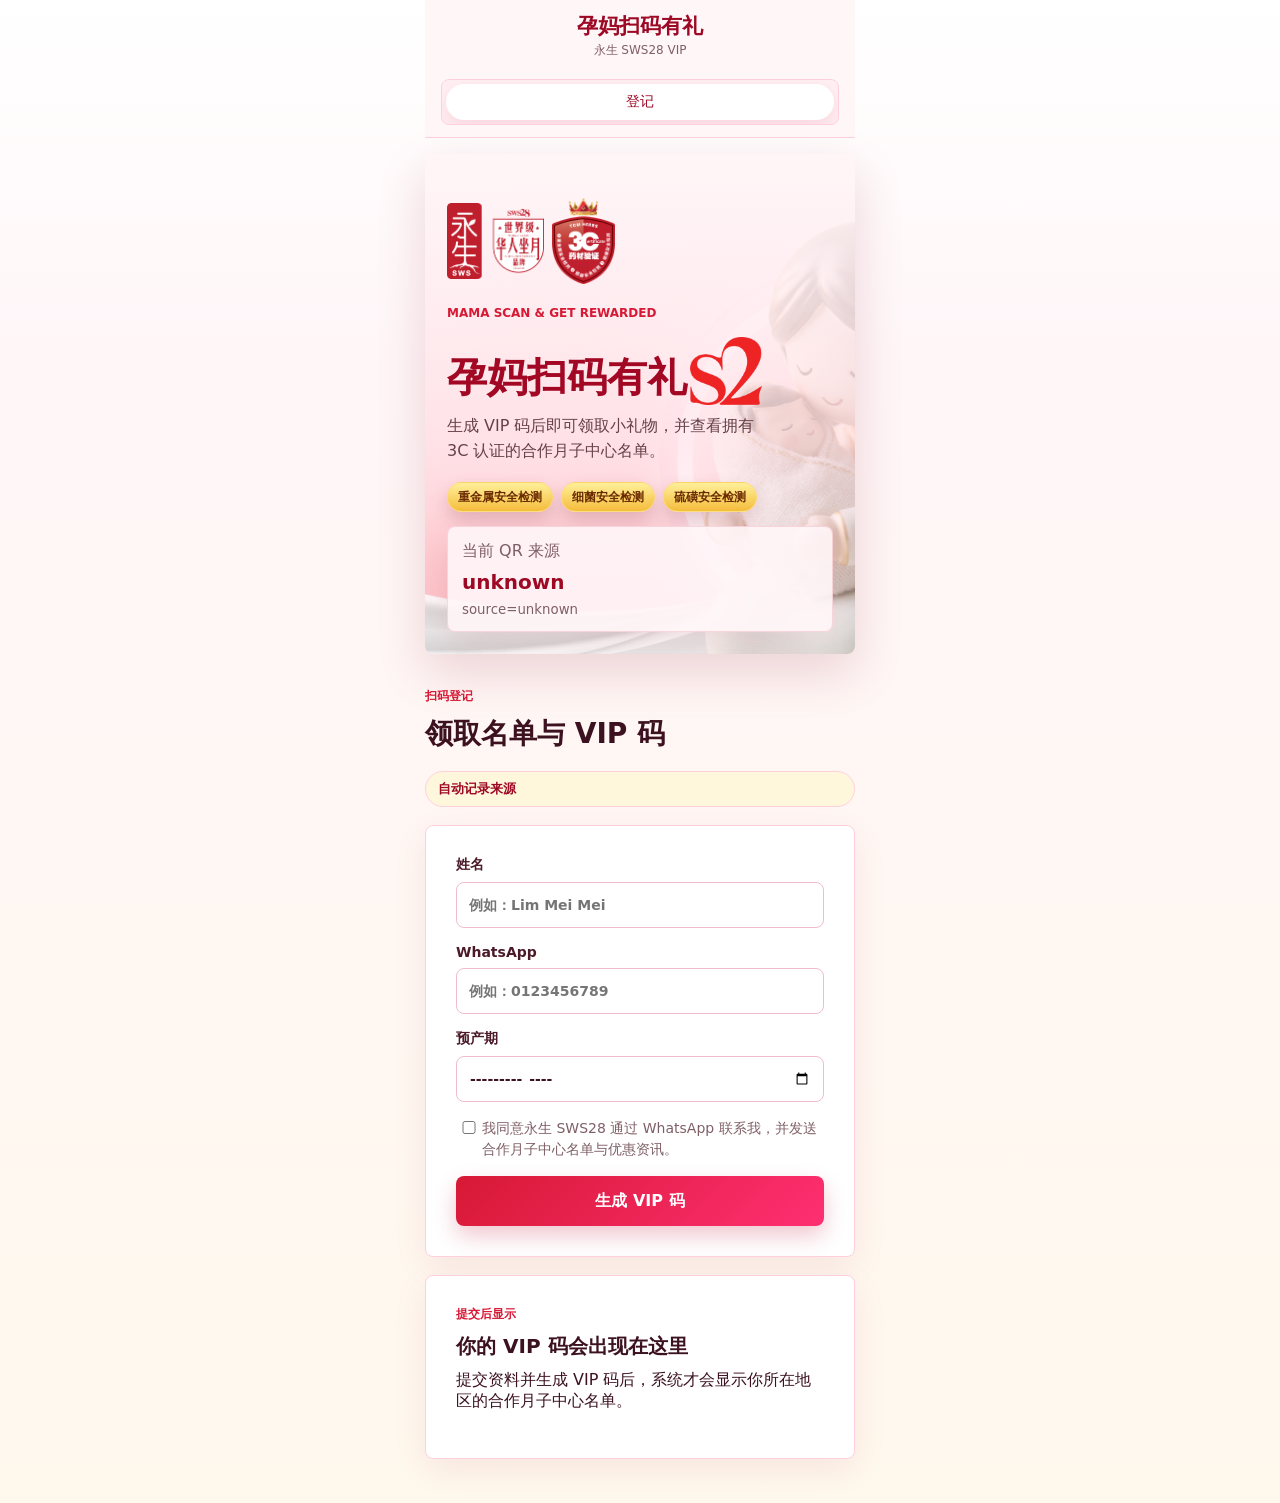
==== index.html @ 56906885 "Add files via upload change layout" ====
<!doctype html>
<html lang="zh-Hans">
  <head>
    <meta charset="UTF-8" />
    <meta name="viewport" content="width=device-width, initial-scale=1.0" />
    <title>永生 SWS28 VIP Campaign</title>
    <meta
      name="description"
      content="永生 SWS28 VIP campaign registration, reward redemption, partner reporting, and admin dashboard."
    />
    <script async src="https://www.googletagmanager.com/gtag/js?id=G-KY2HEC6B46"></script>
    <script>
      window.dataLayer = window.dataLayer || [];
      function gtag() {
        dataLayer.push(arguments);
      }
      gtag("js", new Date());
      gtag("config", "G-KY2HEC6B46");
    </script>
    <link rel="stylesheet" href="style.css" />
  </head>
  <body>
    <header class="topbar">
      <a class="brand" href="#register" aria-label="永生 SWS28 VIP">
        <span>
          <strong>孕妈扫码有礼</strong>
          <small>永生 SWS28 VIP</small>
        </span>
      </a>
      <nav class="nav" aria-label="Main navigation">
        <a href="#register" data-nav="register">登记</a>
        <a href="#redeem" data-nav="redeem" data-internal-nav>兑换</a>
        <a href="#partner" data-nav="partner" data-internal-nav>月子中心</a>
        <a href="#admin" data-nav="admin" data-internal-nav>后台</a>
      </nav>
    </header>

    <main>
      <section class="hero">
        <div>
          <div class="hero-logos" aria-label="永生 SWS28 certification logos">
            <img src="assets/sws-brand-combo-logo.png" alt="永生 SWS28 世界级华人月子品牌" />
            <img src="assets/sws-3c-logo.png" alt="3C 药材验证" />
          </div>
          <p class="eyebrow">Mama Scan & Get Rewarded</p>
          <h1>孕妈扫码有礼<img class="title-symbol" src="assets/sws-s2-logo.png" alt="S2" /></h1>
          <p class="hero-copy">
            生成 VIP 码后即可领取小礼物，并查看拥有 3C 认证的合作月子中心名单。
          </p>
          <div class="cert-strip" aria-label="3C safety highlights">
            <span>重金属安全检测</span>
            <span>细菌安全检测</span>
            <span>硫磺安全检测</span>
          </div>
        </div>
        <div class="source-panel">
          <span>当前 QR 来源</span>
          <strong id="currentSourceLabel">未指定来源</strong>
          <small id="currentSourceCode">source=unknown</small>
        </div>
      </section>

      <section id="register" class="view active" aria-labelledby="registerTitle">
        <div class="section-head">
          <div>
            <p class="eyebrow">扫码登记</p>
            <h2 id="registerTitle">领取名单与 VIP 码</h2>
          </div>
          <span class="status-pill">自动记录来源</span>
        </div>
        <div class="two-column">
          <form id="leadForm" class="panel form-panel">
            <label>
              姓名
              <input name="name" autocomplete="name" required placeholder="例如：Lim Mei Mei" />
            </label>
            <label>
              WhatsApp
              <input name="phone" autocomplete="tel" required placeholder="例如：0123456789" />
            </label>
            <label>
              预产期
              <input name="dueDate" type="month" required />
            </label>
            <label class="checkbox-row">
              <input name="consent" type="checkbox" required />
              <span>我同意永生 SWS28 通过 WhatsApp 联系我，并发送合作月子中心名单与优惠资讯。</span>
            </label>
            <button class="primary-action" type="submit">生成 VIP 码</button>
          </form>

          <aside class="panel result-panel" id="leadResult">
            <p class="eyebrow">提交后显示</p>
            <h3>你的 VIP 码会出现在这里</h3>
            <p>提交资料并生成 VIP 码后，系统才会显示你所在地区的合作月子中心名单。</p>
          </aside>
        </div>
      </section>

      <section id="redeem" class="view" aria-labelledby="redeemTitle">
        <div class="section-head">
          <div>
            <p class="eyebrow">柜台兑换</p>
            <h2 id="redeemTitle">验证小礼物领取状态</h2>
          </div>
          <span class="status-pill">防重复领取</span>
        </div>
        <div class="two-column">
          <form id="redeemForm" class="panel form-panel">
            <label>
              VIP 码或 WhatsApp
              <input name="lookup" required placeholder="例如：VIP-TCM-0001 或 0123456789" />
            </label>
            <button class="primary-action" type="submit">检查状态</button>
          </form>
          <div class="panel result-panel" id="redeemResult">
            <h3>输入资料后会显示兑换状态</h3>
            <p>若状态为可领取，按下确认后会立即标记为已领取。</p>
          </div>
        </div>
      </section>

      <section id="partner" class="view" aria-labelledby="partnerTitle">
        <div class="section-head">
          <div>
            <p class="eyebrow">月子中心回报</p>
            <h2 id="partnerTitle">记录 VIP 码后续转化</h2>
          </div>
          <span class="status-pill">低负担回报</span>
        </div>
        <form id="conversionForm" class="panel form-panel wide-form">
          <div class="form-grid">
            <label>
              月子中心
              <select name="partner" required id="partnerSelect"></select>
            </label>
            <label>
              VIP 码
              <input name="vipCode" required placeholder="例如：VIP-GYN-0008" />
            </label>
          </div>
          <div class="form-grid">
            <label>
              当前状态
              <select name="stage" required>
                <option value="consulted">已咨询</option>
                <option value="visited">已预约参观</option>
                <option value="signed">已签单</option>
              </select>
            </label>
            <label>
              签单金额 RM
              <input name="amount" inputmode="decimal" placeholder="若未签单可留空" />
            </label>
          </div>
          <label>
            备注
            <textarea name="notes" rows="3" placeholder="例如：客户预计 9 月入住，已安排参观。"></textarea>
          </label>
          <button class="primary-action" type="submit">提交回报</button>
          <div id="conversionResult" class="inline-result"></div>
        </form>
      </section>

      <section id="admin" class="view" aria-labelledby="adminTitle">
        <div class="section-head">
          <div>
            <p class="eyebrow">管理后台</p>
            <h2 id="adminTitle">Campaign 表现总览</h2>
          </div>
          <div class="actions">
            <button id="seedButton" class="ghost-action" type="button">加入示范资料</button>
            <button id="exportButton" class="ghost-action" type="button">导出 CSV</button>
          </div>
        </div>

        <div class="metric-grid" id="metrics"></div>

        <div class="dashboard-grid">
          <div class="panel">
            <div class="panel-head">
              <h3>QR 展示点</h3>
              <button id="copyLinksButton" class="small-action" type="button">复制链接</button>
            </div>
            <div id="locationList" class="stack-list"></div>
          </div>
          <div class="panel">
            <div class="panel-head">
              <h3>月子中心表现</h3>
            </div>
            <div id="partnerStats" class="stack-list"></div>
          </div>
        </div>

        <div class="dashboard-grid partner-admin-grid">
          <form id="partnerForm" class="panel form-panel">
            <div class="panel-head compact-head">
              <h3>新增合作伙伴</h3>
            </div>
            <label>
              月子中心名字
              <input name="name" required placeholder="例如：ABC Confinement Centre" />
            </label>
            <div class="form-grid">
              <label>
                地区
                <select name="area" required>
                  <option value="">请选择</option>
                  <option>Selangor</option>
                  <option>Kuala Lumpur</option>
                  <option>Penang</option>
                  <option>Johor</option>
                  <option>Perak</option>
                  <option>Melaka</option>
                  <option>其他</option>
                </select>
              </label>
              <label>
                链接类型
                <select name="linkLabel" required>
                  <option>Facebook</option>
                  <option>Video</option>
                  <option>Website</option>
                </select>
              </label>
            </div>
            <label>
              Facebook / Video 链接
              <input name="link" required placeholder="https://..." />
            </label>
            <button class="primary-action" type="submit">加入名单</button>
            <div id="partnerFormResult" class="inline-result"></div>
          </form>

          <div class="panel">
            <div class="panel-head">
              <h3>合作伙伴点击数</h3>
            </div>
            <div id="partnerClickStats" class="stack-list"></div>
          </div>
        </div>

        <div class="panel table-panel">
          <div class="panel-head">
            <h3>Leads 与 VIP 码</h3>
            <input id="leadSearch" class="table-search" placeholder="搜姓名、电话、VIP码或来源" />
          </div>
          <div class="table-wrap">
            <table>
              <thead>
                <tr>
                  <th>VIP 码</th>
                  <th>姓名</th>
                  <th>电话</th>
                  <th>来源</th>
                  <th>礼物</th>
                  <th>转化</th>
                </tr>
              </thead>
              <tbody id="leadTableBody"></tbody>
            </table>
          </div>
        </div>
      </section>
    </main>

    <template id="successTemplate">
      <div class="success-box">
        <p class="eyebrow">登记成功</p>
        <h3></h3>
        <p class="large-code"></p>
        <p class="muted"></p>
      </div>
    </template>

    <script src="app.js"></script>
  </body>
</html>
---- style.css ----
:root {
  color-scheme: light;
  --ink: #3c1220;
  --muted: #7f5f67;
  --line: #ffd0dc;
  --paper: #fff6f8;
  --panel: #ffffff;
  --brand: #d71935;
  --brand-strong: #9d0924;
  --hot-pink: #ff2f72;
  --gold: #f6b536;
  --gold-strong: #a36500;
  --rose: #c21739;
  --sky: #356d9c;
  --shadow: 0 18px 50px rgba(139, 17, 46, 0.16);
}

* {
  box-sizing: border-box;
}

body {
  margin: 0;
  background:
    linear-gradient(180deg, #fff 0, var(--paper) 360px, #fff8ed 100%);
  color: var(--ink);
  font-family:
    Inter, ui-sans-serif, system-ui, -apple-system, BlinkMacSystemFont, "Segoe UI",
    sans-serif;
}

button,
input,
select,
textarea {
  font: inherit;
}

a {
  color: inherit;
  text-decoration: none;
}

.topbar {
  position: sticky;
  top: 0;
  z-index: 10;
  display: flex;
  align-items: center;
  justify-content: space-between;
  gap: 20px;
  padding: 14px clamp(18px, 4vw, 48px);
  background: rgba(255, 246, 248, 0.92);
  border-bottom: 1px solid var(--line);
  backdrop-filter: blur(16px);
}

.brand {
  display: inline-flex;
  align-items: center;
  justify-content: center;
  gap: 12px;
  text-align: center;
}

.brand-mark {
  display: grid;
  width: 42px;
  height: 42px;
  place-items: center;
  border-radius: 50%;
  background: linear-gradient(135deg, var(--brand), var(--hot-pink));
  color: #fff;
  font-weight: 800;
}

.brand-logo {
  width: 44px;
  height: 44px;
  object-fit: contain;
  border-radius: 8px;
  background: #fff2f5;
}

.brand strong,
.brand small {
  display: block;
}

.brand small {
  margin-top: 2px;
  color: var(--muted);
  font-size: 12px;
}

.brand strong {
  color: var(--brand-strong);
  font-size: 21px;
}

.nav {
  display: flex;
  gap: 6px;
  padding: 4px;
  background: #fff0f4;
  border: 1px solid var(--line);
  border-radius: 999px;
}

.nav a {
  min-width: 74px;
  padding: 9px 14px;
  border-radius: 999px;
  color: var(--muted);
  text-align: center;
  font-size: 14px;
}

.nav a.active {
  background: var(--panel);
  color: var(--brand-strong);
  box-shadow: 0 6px 18px rgba(194, 23, 57, 0.12);
}

[data-internal-nav] {
  display: none;
}

.internal-mode [data-internal-nav] {
  display: block;
}

main {
  width: min(1180px, calc(100% - 32px));
  margin: 0 auto;
  padding: 28px 0 56px;
}

.hero {
  display: grid;
  grid-template-columns: minmax(0, 1fr) 320px;
  gap: 24px;
  align-items: end;
  min-height: 430px;
  padding: clamp(28px, 5vw, 56px);
  background:
    linear-gradient(90deg, rgba(255, 246, 248, 0.92) 0%, rgba(255, 229, 235, 0.72) 44%, rgba(255, 255, 255, 0.02) 100%),
    url("assets/banner-mama-bg.png");
  background-position: center right;
  background-size: cover;
  border-radius: 8px;
  color: var(--brand-strong);
  box-shadow: var(--shadow);
  overflow: hidden;
}

.eyebrow {
  margin: 0 0 10px;
  color: var(--brand);
  font-size: 12px;
  font-weight: 800;
  letter-spacing: 0;
  text-transform: uppercase;
}

.hero .eyebrow {
  color: var(--brand);
}

h1,
h2,
h3,
p {
  margin-top: 0;
}

h1 {
  max-width: 560px;
  margin-bottom: 16px;
  font-size: clamp(36px, 6vw, 68px);
  line-height: 1.02;
  letter-spacing: 0;
  text-shadow: none;
}

h2 {
  margin-bottom: 0;
  font-size: clamp(26px, 4vw, 40px);
  letter-spacing: 0;
}

h3 {
  margin-bottom: 10px;
  font-size: 20px;
  letter-spacing: 0;
}

.hero-copy {
  max-width: 520px;
  margin-bottom: 0;
  color: #67404a;
  font-size: 18px;
  line-height: 1.7;
}

.hero-logos {
  display: flex;
  align-items: center;
  flex-wrap: wrap;
  gap: 10px;
  margin-bottom: 22px;
}

.hero-logos img {
  max-width: 86px;
  max-height: 80px;
  object-fit: contain;
  padding: 6px;
  border: 1px solid rgba(215, 25, 53, 0.14);
  border-radius: 8px;
  background: rgba(255, 255, 255, 0.78);
  box-shadow: 0 8px 20px rgba(134, 35, 59, 0.09);
}

.hero-logos img:last-child {
  max-width: 92px;
  max-height: 86px;
}

.cert-strip {
  display: flex;
  flex-wrap: wrap;
  gap: 8px;
  max-width: 560px;
  margin-top: 24px;
}

.cert-strip span {
  display: inline-flex;
  align-items: center;
  min-height: 34px;
  padding: 0 12px;
  border: 1px solid rgba(255, 219, 116, 0.74);
  border-radius: 999px;
  background: linear-gradient(180deg, #ffef9a, #f5bd3c);
  color: #6a2a00;
  font-size: 13px;
  font-weight: 900;
  box-shadow: 0 8px 18px rgba(93, 3, 25, 0.18);
}

.source-panel {
  padding: 22px;
  border: 1px solid rgba(215, 25, 53, 0.14);
  border-radius: 8px;
  background: rgba(255, 246, 248, 0.9);
  color: var(--brand-strong);
  box-shadow: 0 16px 38px rgba(134, 35, 59, 0.14);
}

.source-panel span,
.source-panel small {
  display: block;
  color: var(--muted);
}

.source-panel strong {
  display: block;
  margin: 8px 0;
  font-size: 24px;
}

.view {
  display: none;
  padding-top: 34px;
}

.view.active {
  display: block;
}

.section-head {
  display: flex;
  align-items: end;
  justify-content: space-between;
  gap: 18px;
  margin-bottom: 18px;
}

.status-pill {
  padding: 8px 12px;
  border: 1px solid var(--line);
  border-radius: 999px;
  background: #fff7dc;
  color: var(--brand-strong);
  font-size: 13px;
  font-weight: 700;
}

.two-column,
.dashboard-grid {
  display: grid;
  grid-template-columns: minmax(0, 1fr) minmax(320px, 0.8fr);
  gap: 18px;
}

.panel {
  border: 1px solid var(--line);
  border-radius: 8px;
  background: var(--panel);
  box-shadow: 0 10px 34px rgba(152, 19, 55, 0.08);
}

.form-panel,
.result-panel {
  padding: clamp(20px, 3vw, 30px);
}

.wide-form {
  max-width: 820px;
}

label {
  display: grid;
  gap: 8px;
  margin-bottom: 16px;
  color: #4b1a28;
  font-size: 14px;
  font-weight: 750;
}

input,
select,
textarea {
  width: 100%;
  min-height: 46px;
  border: 1px solid #f2bdca;
  border-radius: 8px;
  background: #fff;
  color: var(--ink);
  padding: 10px 12px;
  outline: none;
}

textarea {
  resize: vertical;
}

input:focus,
select:focus,
textarea:focus {
  border-color: var(--brand);
  box-shadow: 0 0 0 4px rgba(215, 25, 53, 0.12);
}

.form-grid {
  display: grid;
  grid-template-columns: repeat(2, minmax(0, 1fr));
  gap: 14px;
}

.checkbox-row {
  grid-template-columns: 18px minmax(0, 1fr);
  align-items: start;
  color: var(--muted);
  font-weight: 500;
  line-height: 1.5;
}

.checkbox-row input {
  min-height: auto;
  margin-top: 3px;
}

.primary-action,
.ghost-action,
.small-action {
  border: 0;
  border-radius: 8px;
  cursor: pointer;
  font-weight: 800;
}

.primary-action {
  width: 100%;
  min-height: 50px;
  background: linear-gradient(135deg, var(--brand), var(--hot-pink));
  color: #fff;
  box-shadow: 0 10px 22px rgba(194, 23, 57, 0.24);
}

.primary-action:hover {
  background: linear-gradient(135deg, var(--brand-strong), #d31855);
}

.ghost-action,
.small-action {
  min-height: 40px;
  padding: 0 14px;
  border: 1px solid var(--line);
  background: #fff9fb;
  color: var(--brand-strong);
}

.actions {
  display: flex;
  flex-wrap: wrap;
  gap: 8px;
  justify-content: flex-end;
}

.partner-list {
  display: grid;
  gap: 10px;
  margin-top: 20px;
}

.partner-list.compact {
  margin-top: 0;
}

.partner-group {
  display: grid;
  gap: 10px;
}

.partner-group + .partner-group {
  margin-top: 18px;
}

.partner-group h4 {
  margin: 0;
  color: var(--brand-strong);
  font-size: 15px;
}

.partner-item,
.stack-item {
  padding: 14px;
  border: 1px solid var(--line);
  border-radius: 8px;
  background: #fffafb;
}

.partner-item strong,
.stack-item strong {
  display: block;
  margin-bottom: 4px;
}

.partner-item small,
.stack-item small,
.muted {
  color: var(--muted);
}

.partner-link {
  display: block;
  transition:
    border-color 0.2s ease,
    transform 0.2s ease;
}

.partner-link:hover {
  border-color: rgba(215, 25, 53, 0.45);
  transform: translateY(-1px);
}

.success-box {
  padding: 18px;
  border: 1px solid rgba(215, 25, 53, 0.26);
  border-radius: 8px;
  background: linear-gradient(180deg, #fff2f5, #fffaf2);
}

.large-code {
  display: inline-block;
  margin: 8px 0 12px;
  padding: 10px 14px;
  border-radius: 8px;
  background: #fff;
  color: var(--brand-strong);
  font-size: 24px;
  font-weight: 900;
}

.inline-result {
  margin-top: 14px;
  color: var(--brand-strong);
  font-weight: 800;
}

.whatsapp-status {
  display: grid;
  gap: 4px;
  margin: 14px 0 4px;
  padding: 14px;
  border: 1px solid rgba(215, 25, 53, 0.22);
  border-radius: 8px;
  background: #fff4f7;
}

.gift-panel,
.area-panel {
  display: grid;
  gap: 10px;
  margin-top: 14px;
  padding: 14px;
  border: 1px solid var(--line);
  border-radius: 8px;
  background: #fffafb;
}

.gift-panel strong {
  color: var(--brand-strong);
}

.gift-panel span {
  color: var(--muted);
  line-height: 1.45;
}

.whatsapp-status strong {
  color: var(--brand-strong);
}

.whatsapp-status span {
  color: var(--muted);
  line-height: 1.45;
}

.whatsapp-status[data-status="failed"],
.whatsapp-status[data-status="offline"] {
  border-color: rgba(183, 92, 103, 0.28);
  background: #fff1f3;
}

.whatsapp-status[data-status="failed"] strong,
.whatsapp-status[data-status="offline"] strong {
  color: var(--rose);
}

.whatsapp-status[data-status="dry-run"],
.whatsapp-status[data-status="sending"] {
  border-color: rgba(246, 181, 54, 0.48);
  background: #fff8e9;
}

.metric-grid {
  display: grid;
  grid-template-columns: repeat(4, minmax(0, 1fr));
  gap: 14px;
  margin-bottom: 18px;
}

.metric {
  padding: 18px;
  border-radius: 8px;
  background: var(--panel);
  border: 1px solid var(--line);
}

.metric span {
  display: block;
  color: var(--muted);
  font-size: 13px;
}

.metric strong {
  display: block;
  margin-top: 8px;
  color: var(--brand-strong);
  font-size: 32px;
}

.panel-head {
  display: flex;
  align-items: center;
  justify-content: space-between;
  gap: 12px;
  padding: 16px 18px;
  border-bottom: 1px solid var(--line);
}

.panel-head h3 {
  margin: 0;
}

.stack-list {
  display: grid;
  gap: 10px;
  padding: 16px;
}

.table-panel {
  margin-top: 18px;
}

.partner-admin-grid {
  margin-top: 18px;
}

.compact-head {
  margin: -20px -20px 18px;
  padding-top: 0;
}

.table-search {
  width: min(340px, 100%);
  min-height: 40px;
}

.table-wrap {
  overflow-x: auto;
}

table {
  width: 100%;
  min-width: 760px;
  border-collapse: collapse;
}

th,
td {
  padding: 13px 16px;
  border-bottom: 1px solid var(--line);
  text-align: left;
  vertical-align: top;
}

th {
  color: var(--muted);
  font-size: 12px;
  text-transform: uppercase;
}

.badge {
  display: inline-flex;
  align-items: center;
  min-height: 26px;
  padding: 0 9px;
  border-radius: 999px;
  background: #fff2f5;
  color: var(--brand-strong);
  font-size: 12px;
  font-weight: 800;
}

.badge.warning {
  background: #fff3dc;
  color: #8a5b00;
}

.badge.danger {
  background: #ffecef;
  color: #9c3342;
}

@media (max-width: 860px) {
  .topbar,
  .section-head {
    align-items: stretch;
    flex-direction: column;
  }

  .nav {
    width: 100%;
    overflow-x: auto;
    border-radius: 8px;
  }

  .nav a {
    flex: 1;
    min-width: 72px;
  }

  .hero,
  .two-column,
  .dashboard-grid,
  .metric-grid,
  .form-grid {
    grid-template-columns: 1fr;
  }

  .hero {
    min-height: 560px;
    align-content: end;
    background:
      linear-gradient(180deg, rgba(255, 246, 248, 0.96) 0%, rgba(255, 229, 235, 0.78) 58%, rgba(255, 255, 255, 0.02) 100%),
      url("assets/banner-mama-bg.png");
    background-position: center right;
    background-size: cover;
  }

  .actions {
    justify-content: stretch;
  }

  .actions button {
    flex: 1;
  }
}

/* QR visitors open this campaign on phones, so the production layout is phone-sized by design. */
.topbar {
  align-items: stretch;
  flex-direction: column;
  justify-content: center;
  width: min(430px, 100%);
  margin: 0 auto;
  padding: 12px 16px;
}

.nav {
  width: 100%;
  overflow-x: auto;
  border-radius: 8px;
}

.nav a {
  flex: 1;
  min-width: 72px;
}

main {
  width: min(430px, calc(100% - 24px));
  padding: 16px 0 44px;
}

.hero,
.two-column,
.dashboard-grid,
.metric-grid,
.form-grid {
  grid-template-columns: 1fr;
}

.hero {
  min-height: 500px;
  gap: 14px;
  align-content: end;
  padding: 22px;
  background:
    linear-gradient(180deg, rgba(255, 246, 248, 0.98) 0%, rgba(255, 229, 235, 0.78) 58%, rgba(255, 255, 255, 0.02) 100%),
    url("assets/banner-mama-bg.png");
  background-position: 64% center;
  background-size: cover;
}

.hero-logos {
  gap: 8px;
  justify-content: flex-start;
  margin-bottom: 22px;
}

.hero-logos img {
  max-width: none;
  max-height: none;
  width: auto;
  height: 76px;
  padding: 0;
  border: 0;
  border-radius: 0;
  background: transparent;
  box-shadow: none;
  object-fit: contain;
}

.hero-logos img:last-child {
  height: 88px;
}

h1 {
  display: flex;
  align-items: flex-end;
  gap: 6px;
  max-width: 350px;
  color: #a20724;
  font-size: 40px;
  line-height: 1.04;
}

.title-symbol {
  display: inline-block;
  width: 72px;
  height: auto;
  object-fit: contain;
  transform: translate(-3px, 7px);
}

h2 {
  font-size: 28px;
}

.hero-copy {
  max-width: 310px;
  font-size: 16px;
  line-height: 1.55;
}

.cert-strip {
  max-width: 310px;
  margin-top: 18px;
}

.cert-strip span {
  min-height: 30px;
  padding: 0 10px;
  font-size: 12px;
}

.source-panel {
  padding: 14px;
}

.source-panel strong {
  font-size: 20px;
}

.section-head {
  align-items: stretch;
  flex-direction: column;
}

.actions {
  justify-content: stretch;
}

.actions button {
  flex: 1;
}
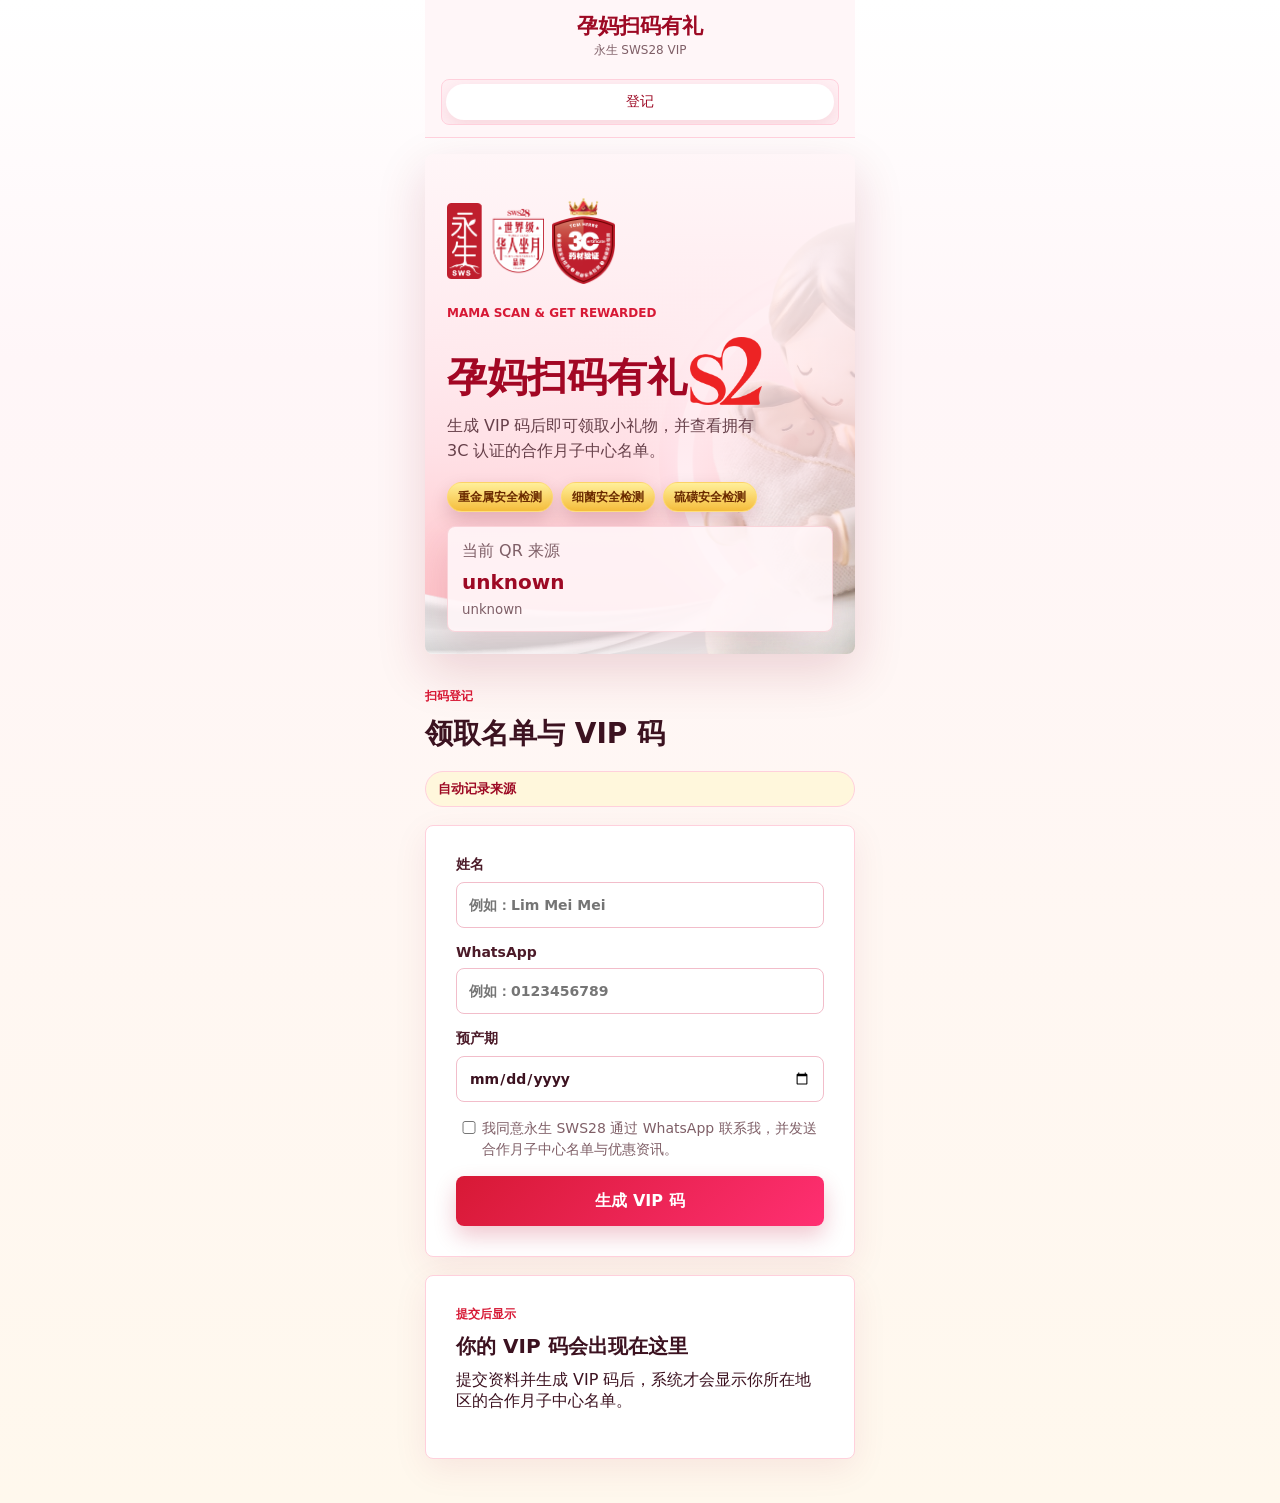
==== commit 46ba400f: "Add files via upload Update First Page" ====
--- a/index.html
+++ b/index.html
@@ -56,7 +56,7 @@
         <div class="source-panel">
           <span>当前 QR 来源</span>
           <strong id="currentSourceLabel">未指定来源</strong>
-          <small id="currentSourceCode">source=unknown</small>
+          <small id="currentSourceCode" hidden></small>
         </div>
       </section>
 
@@ -80,7 +80,7 @@
             </label>
             <label>
               预产期
-              <input name="dueDate" type="month" required />
+              <input name="dueDate" type="date" required />
             </label>
             <label class="checkbox-row">
               <input name="consent" type="checkbox" required />
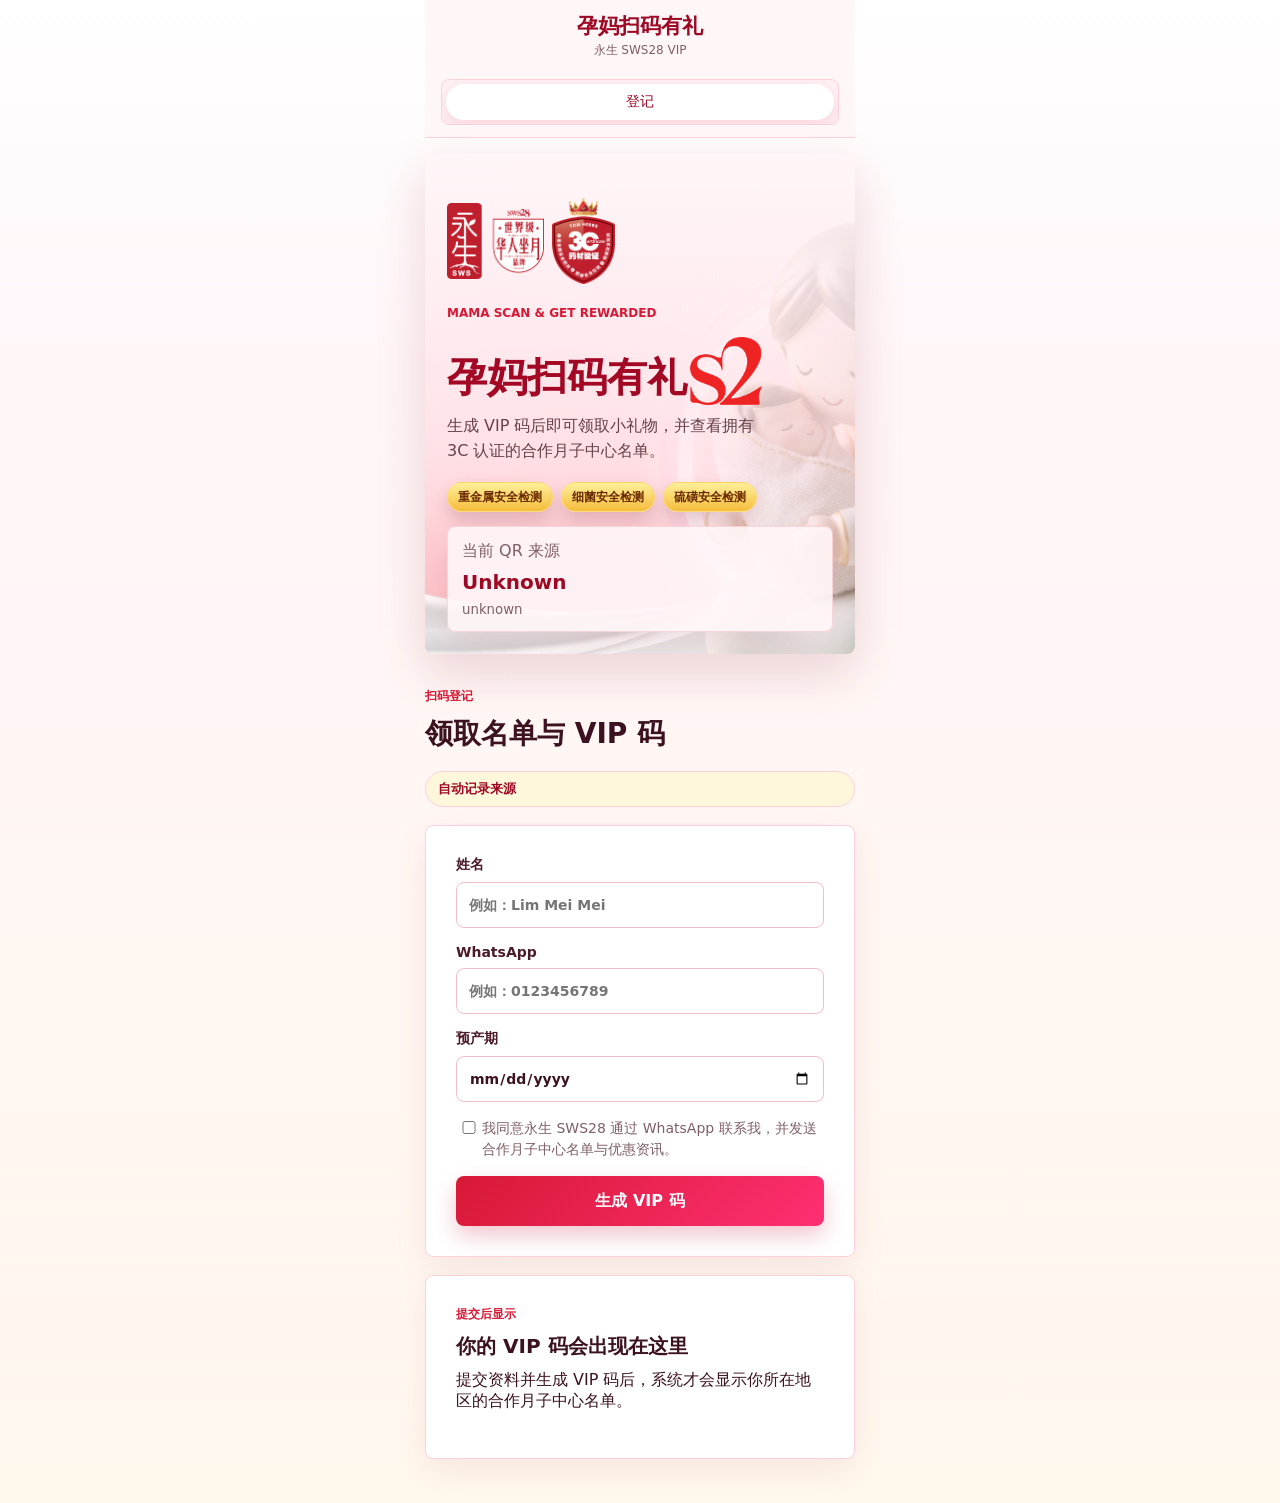
==== commit 72bcbdea: "Add files via upload" ====
--- a/index.html
+++ b/index.html
@@ -212,6 +212,10 @@
                   <option>Johor</option>
                   <option>Perak</option>
                   <option>Melaka</option>
+                  <option>Kedah</option>
+                  <option>Negeri Sembilan</option>
+                  <option>Sabah</option>
+                  <option>Sarawak</option>
                   <option>其他</option>
                 </select>
               </label>
--- a/style.css
+++ b/style.css
@@ -466,6 +466,21 @@
   transform: translateY(-1px);
 }
 
+.partner-admin-item {
+  display: grid;
+  gap: 8px;
+}
+
+.danger-action {
+  justify-self: start;
+  border-color: #ffc6d0;
+  color: #a20724;
+}
+
+.danger-action:hover {
+  background: #fff1f4;
+}
+
 .success-box {
   padding: 18px;
   border: 1px solid rgba(215, 25, 53, 0.26);
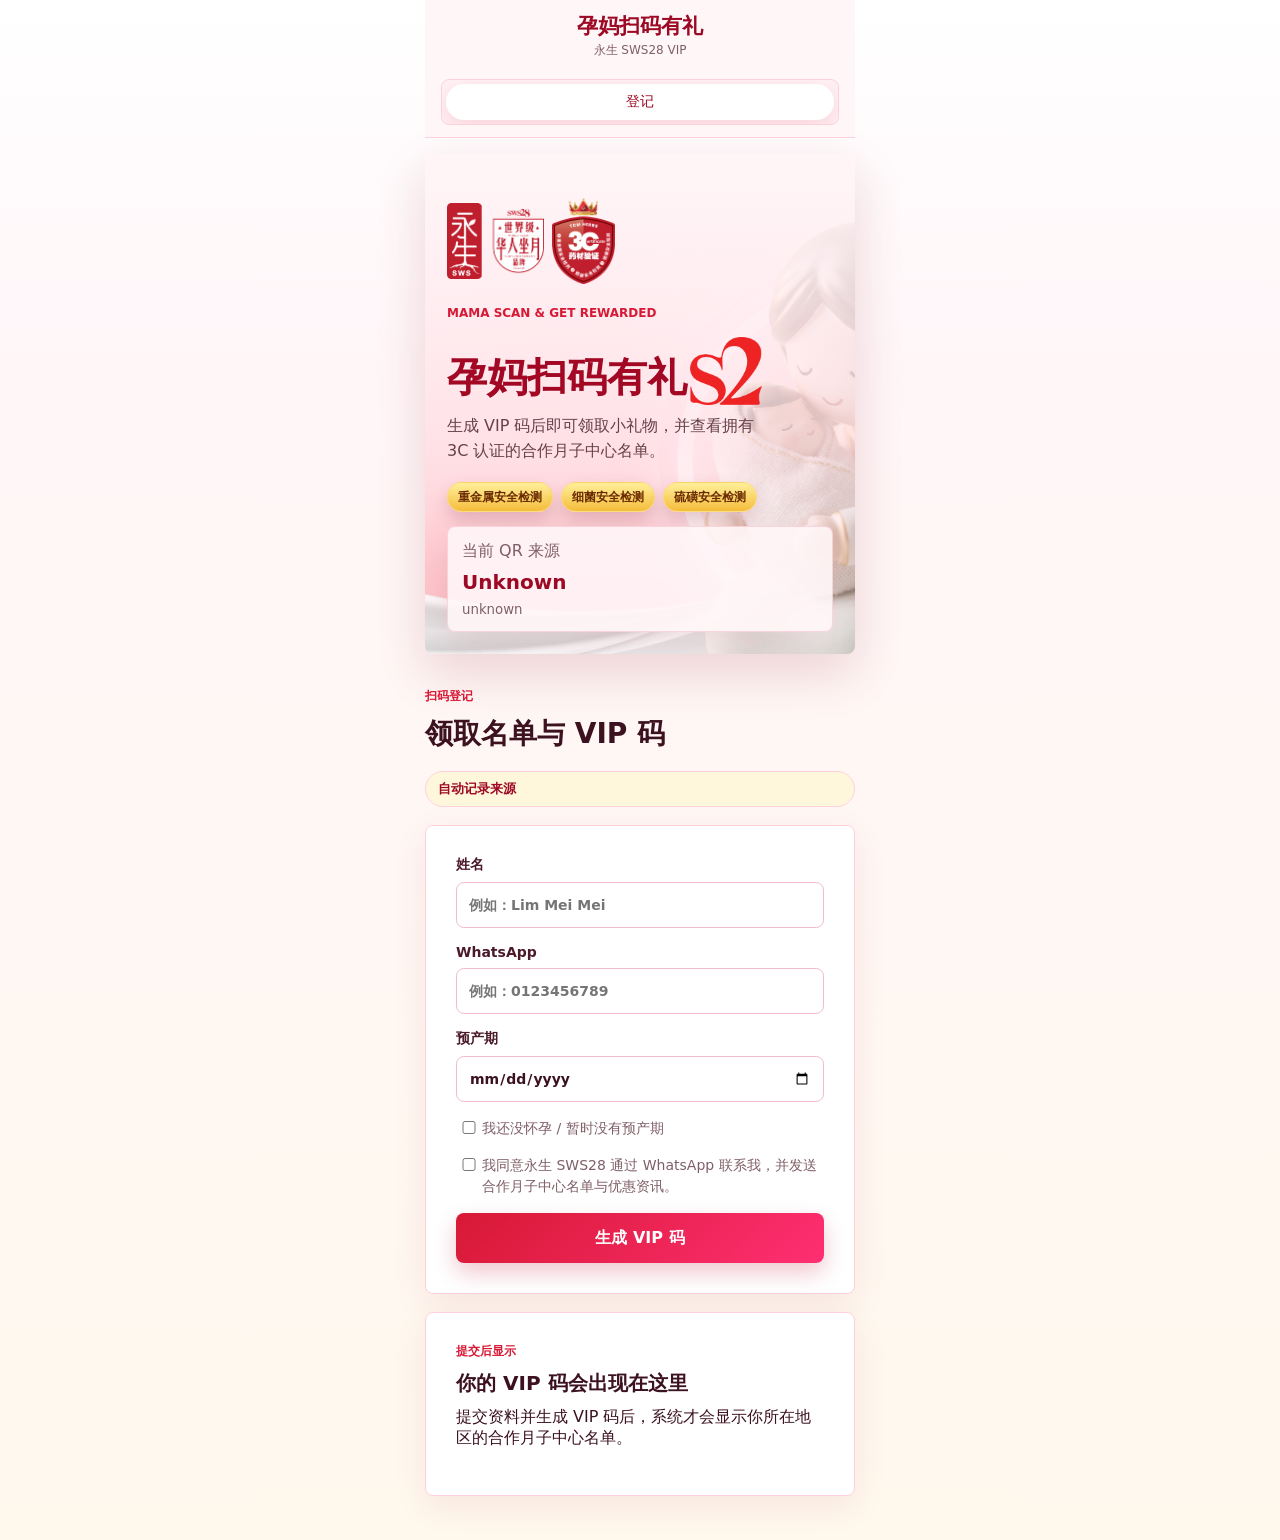
==== commit 5b0238dc: "Add files via upload" ====
--- a/index.html
+++ b/index.html
@@ -83,6 +83,10 @@
               <input name="dueDate" type="date" required />
             </label>
             <label class="checkbox-row">
+              <input name="notPregnant" type="checkbox" />
+              <span>我还没怀孕 / 暂时没有预产期</span>
+            </label>
+            <label class="checkbox-row">
               <input name="consent" type="checkbox" required />
               <span>我同意永生 SWS28 通过 WhatsApp 联系我，并发送合作月子中心名单与优惠资讯。</span>
             </label>
@@ -169,14 +173,39 @@
             <h2 id="adminTitle">Campaign 表现总览</h2>
           </div>
           <div class="actions">
+            <button id="adminLogoutButton" class="ghost-action" type="button" hidden>登出后台</button>
             <button id="seedButton" class="ghost-action" type="button">加入示范资料</button>
-            <button id="exportButton" class="ghost-action" type="button">导出 CSV</button>
-          </div>
-        </div>
-
-        <div class="metric-grid" id="metrics"></div>
-
-        <div class="dashboard-grid">
+            <button id="exportButton" class="ghost-action" type="button">导出全部 Leads</button>
+          </div>
+        </div>
+
+        <form id="adminLoginForm" class="panel form-panel admin-login-panel">
+          <label>
+            后台密码
+            <input name="password" type="password" autocomplete="current-password" required placeholder="请输入后台密码" />
+          </label>
+          <button class="primary-action" type="submit">登入后台</button>
+          <div id="adminLoginResult" class="inline-result"></div>
+        </form>
+
+        <div id="adminContent" hidden>
+          <div class="metric-grid" id="metrics"></div>
+
+          <div class="panel export-panel">
+          <div class="panel-head">
+            <h3>月度 CSV</h3>
+          </div>
+          <div class="export-controls">
+            <label>
+              选择月份
+              <input id="csvMonth" type="month" />
+            </label>
+            <button id="exportMonthlyLeadsButton" class="ghost-action" type="button">导出月度 Leads</button>
+            <button id="exportMonthlyQrButton" class="ghost-action" type="button">导出月度 QR 展示点</button>
+          </div>
+          </div>
+
+          <div class="dashboard-grid">
           <div class="panel">
             <div class="panel-head">
               <h3>QR 展示点</h3>
@@ -187,12 +216,13 @@
           <div class="panel">
             <div class="panel-head">
               <h3>月子中心表现</h3>
+              <select id="partnerStatsAreaFilter" class="panel-filter" aria-label="选择月子中心表现地区"></select>
             </div>
             <div id="partnerStats" class="stack-list"></div>
           </div>
-        </div>
-
-        <div class="dashboard-grid partner-admin-grid">
+          </div>
+
+          <div class="dashboard-grid partner-admin-grid">
           <form id="partnerForm" class="panel form-panel">
             <div class="panel-head compact-head">
               <h3>新增合作伙伴</h3>
@@ -239,12 +269,13 @@
           <div class="panel">
             <div class="panel-head">
               <h3>合作伙伴点击数</h3>
+              <select id="partnerClicksAreaFilter" class="panel-filter" aria-label="选择合作伙伴点击数地区"></select>
             </div>
             <div id="partnerClickStats" class="stack-list"></div>
           </div>
-        </div>
-
-        <div class="panel table-panel">
+          </div>
+
+          <div class="panel table-panel">
           <div class="panel-head">
             <h3>Leads 与 VIP 码</h3>
             <input id="leadSearch" class="table-search" placeholder="搜姓名、电话、VIP码或来源" />
@@ -264,6 +295,7 @@
               <tbody id="leadTableBody"></tbody>
             </table>
           </div>
+          </div>
         </div>
       </section>
     </main>
@@ -274,6 +306,21 @@
         <h3></h3>
         <p class="large-code"></p>
         <p class="muted"></p>
+        <div
+          style="margin-top: 14px; padding: 14px; border: 1px solid #ffd0dc; border-radius: 8px; background: #fff;"
+        >
+          <p style="margin: 0 0 8px; color: #9d0924; font-weight: 900;">VIP 专属福利已解锁</p>
+          <p style="margin: 0 0 12px; color: #7f5f67; line-height: 1.45;">
+            好孕天书 PDF 可以下载保存，方便之后慢慢阅读。
+          </p>
+          <a
+            href="assets/hao-yun-tian-shu.pdf"
+            download="好孕天书.pdf"
+            style="display: flex; min-height: 48px; align-items: center; justify-content: center; border-radius: 8px; background: linear-gradient(135deg, #d71935, #ff2f72); color: #fff; font-weight: 900; text-decoration: none;"
+          >
+            下载好孕天书 PDF
+          </a>
+        </div>
       </div>
     </template>
 
--- a/style.css
+++ b/style.css
@@ -515,6 +515,7 @@
   background: #fff4f7;
 }
 
+.benefit-panel,
 .gift-panel,
 .area-panel {
   display: grid;
@@ -526,10 +527,38 @@
   background: #fffafb;
 }
 
+.success-box .benefit-panel {
+  margin-top: 12px;
+  padding: 0;
+  border: 0;
+  background: transparent;
+}
+
+.download-action {
+  display: inline-flex;
+  align-items: center;
+  justify-content: center;
+  width: 100%;
+  min-height: 48px;
+  padding: 12px 14px;
+  border-radius: 8px;
+  background: linear-gradient(135deg, var(--brand), var(--brand-hot));
+  color: #fff;
+  font-weight: 900;
+  text-decoration: none;
+  box-shadow: 0 12px 26px rgba(215, 25, 53, 0.18);
+}
+
+.download-action:hover {
+  transform: translateY(-1px);
+}
+
+.benefit-panel strong,
 .gift-panel strong {
   color: var(--brand-strong);
 }
 
+.benefit-panel span,
 .gift-panel span {
   color: var(--muted);
   line-height: 1.45;
@@ -563,7 +592,7 @@
 
 .metric-grid {
   display: grid;
-  grid-template-columns: repeat(4, minmax(0, 1fr));
+  grid-template-columns: repeat(auto-fit, minmax(130px, 1fr));
   gap: 14px;
   margin-bottom: 18px;
 }
@@ -599,6 +628,21 @@
 
 .panel-head h3 {
   margin: 0;
+}
+
+.export-panel {
+  margin-bottom: 18px;
+}
+
+.export-controls {
+  display: grid;
+  gap: 12px;
+  padding: 16px;
+}
+
+.panel-filter {
+  width: min(190px, 100%);
+  min-height: 38px;
 }
 
 .stack-list {
@@ -837,6 +881,15 @@
   flex-direction: column;
 }
 
+.panel-head {
+  align-items: stretch;
+  flex-direction: column;
+}
+
+.panel-filter {
+  width: 100%;
+}
+
 .actions {
   justify-content: stretch;
 }
